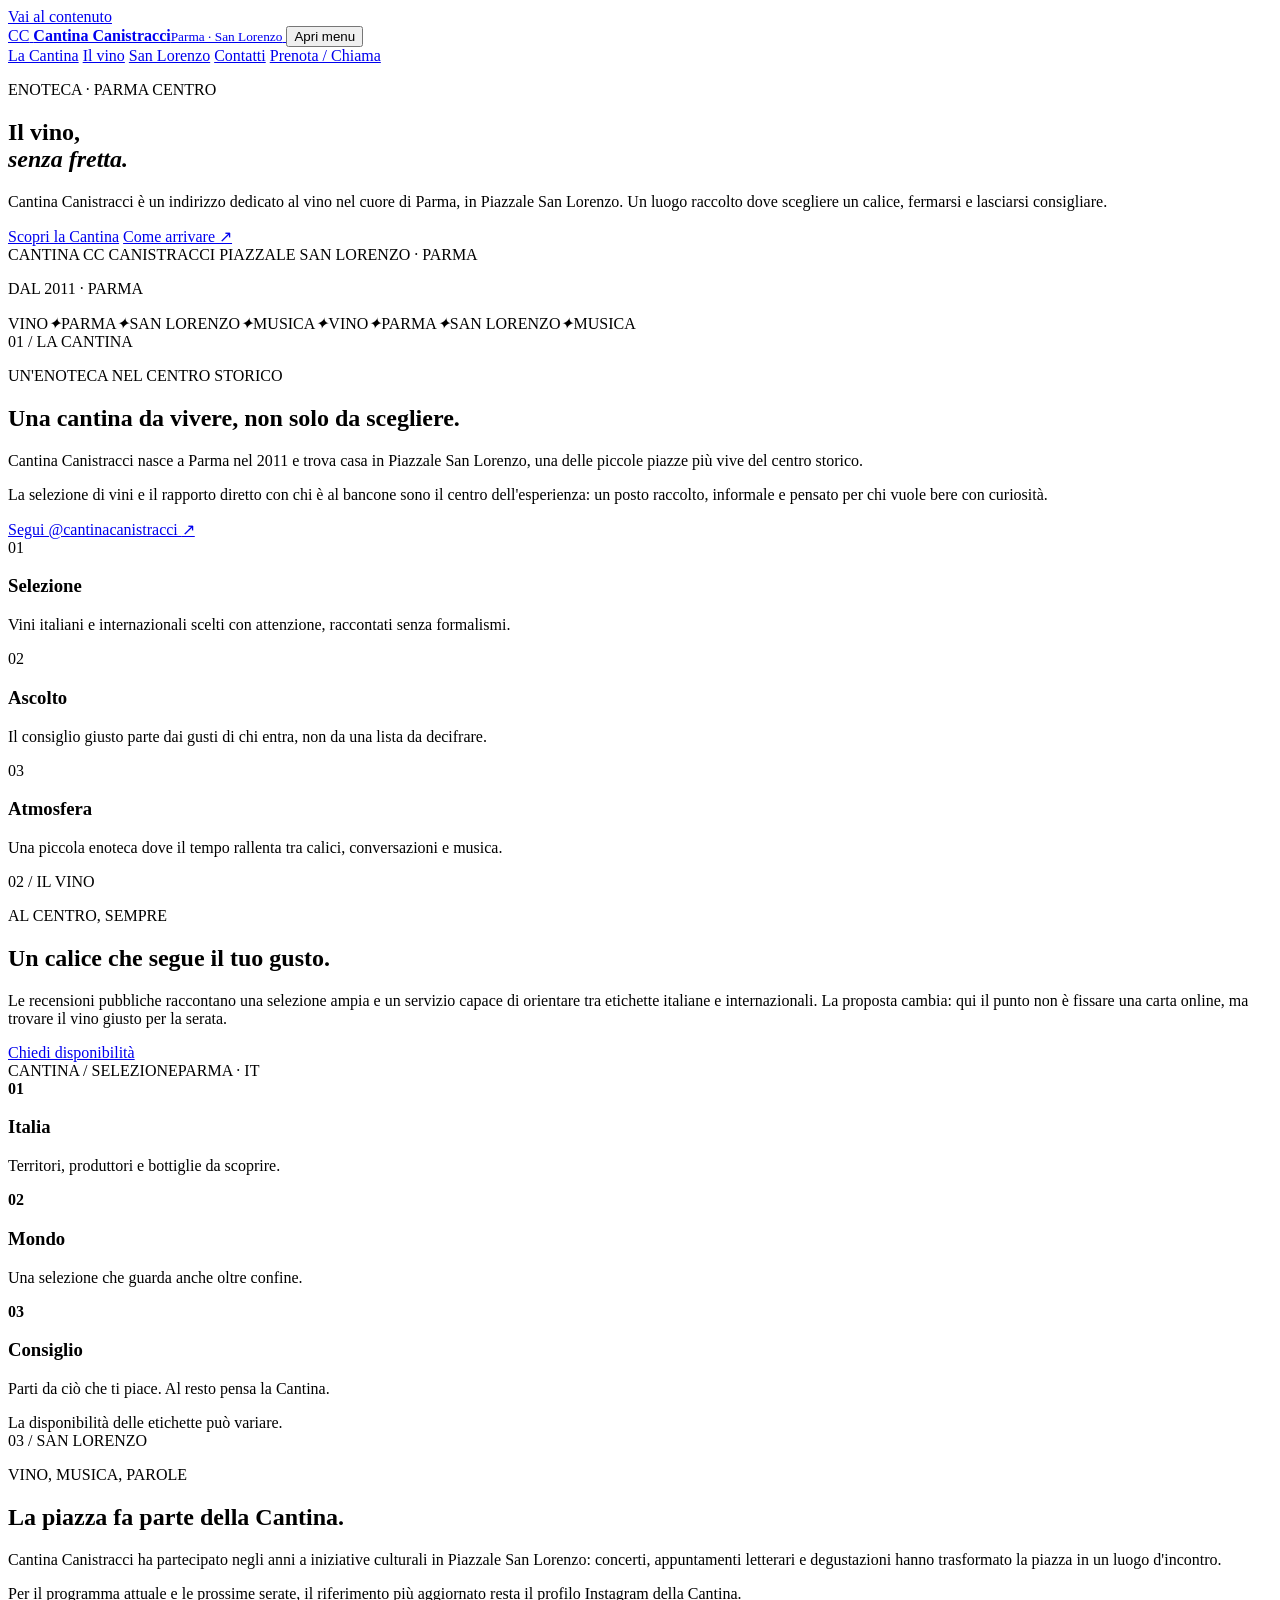
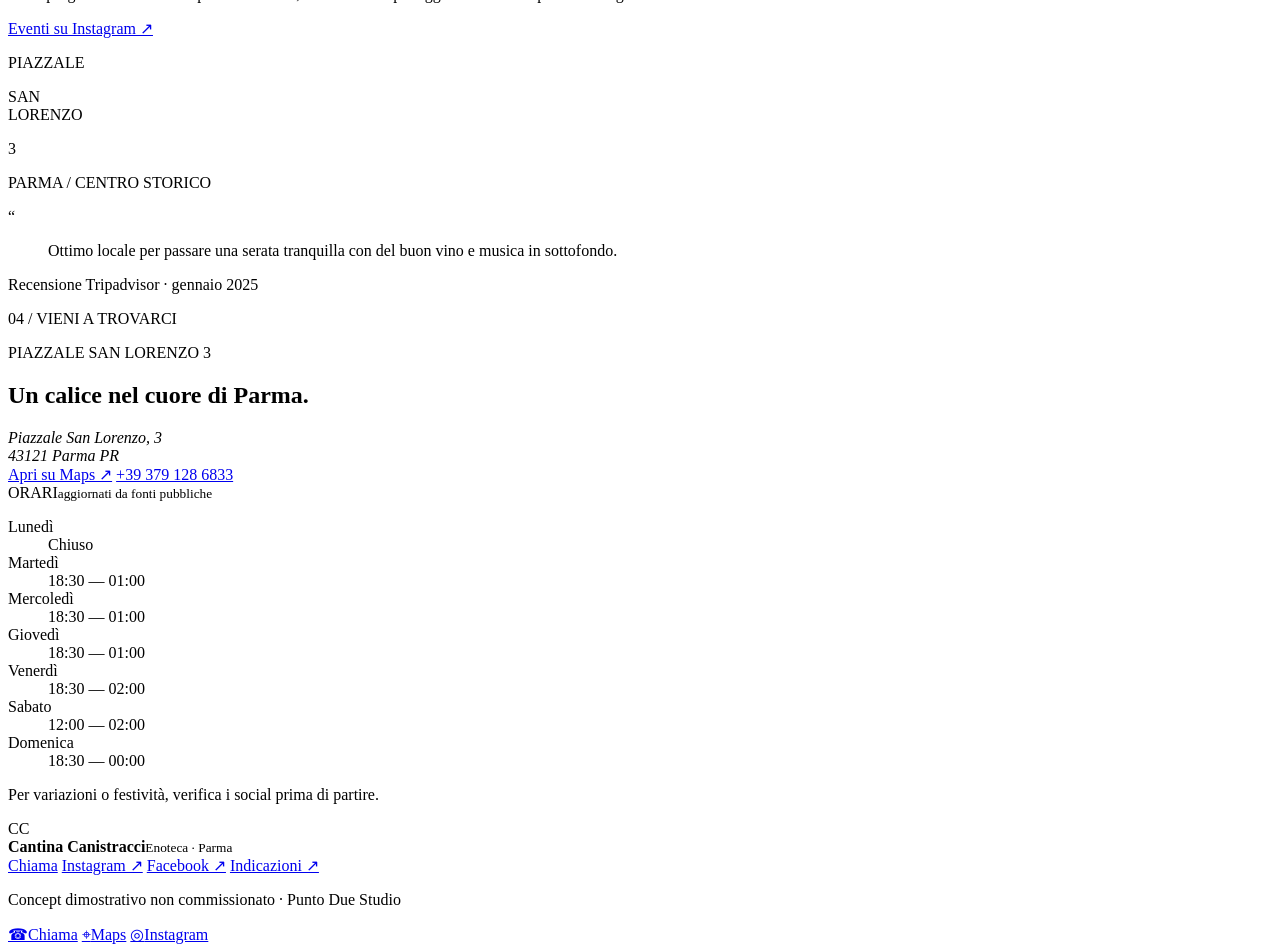
==== index.html @ c7af6fac "Build Cantina Canistracci demo homepage" ====
<!doctype html>
<html lang="it">
<head>
  <meta charset="utf-8">
  <meta name="viewport" content="width=device-width, initial-scale=1">
  <meta name="theme-color" content="#702d35">
  <title>Cantina Canistracci — Enoteca a Parma</title>
  <meta name="description" content="Concept demo per Cantina Canistracci, enoteca in Piazzale San Lorenzo a Parma: vino, atmosfera e cultura nel centro storico.">
  <meta property="og:title" content="Cantina Canistracci — Parma">
  <meta property="og:description" content="Enoteca in Piazzale San Lorenzo, nel centro storico di Parma. Vino, atmosfera e appuntamenti culturali.">
  <meta property="og:type" content="website">
  <meta name="twitter:card" content="summary">
  <link rel="icon" href="assets/favicon.svg" type="image/svg+xml">
  <link rel="stylesheet" href="styles.css">
  <script type="application/ld+json">
  {
    "@context": "https://schema.org",
    "@type": "WineBar",
    "name": "Cantina Canistracci",
    "telephone": "+39 379 128 6833",
    "address": {
      "@type": "PostalAddress",
      "streetAddress": "Piazzale San Lorenzo 3",
      "postalCode": "43121",
      "addressLocality": "Parma",
      "addressRegion": "PR",
      "addressCountry": "IT"
    },
    "sameAs": [
      "https://www.instagram.com/cantinacanistracci/",
      "https://www.facebook.com/CantinaCanistracci"
    ]
  }
  </script>
</head>
<body>
  <a class="skip-link" href="#main">Vai al contenuto</a>

  <header class="site-header" data-header>
    <a class="brand" href="#top" aria-label="Cantina Canistracci, torna all'inizio">
      <span class="brand-mark">CC</span>
      <span class="brand-copy"><strong>Cantina Canistracci</strong><small>Parma · San Lorenzo</small></span>
    </a>
    <button class="menu-toggle" type="button" aria-expanded="false" aria-controls="site-nav" data-menu-toggle>
      <span class="sr-only">Apri menu</span><span></span><span></span>
    </button>
    <nav class="site-nav" id="site-nav" aria-label="Navigazione principale" data-nav>
      <a href="#cantina">La Cantina</a>
      <a href="#vino">Il vino</a>
      <a href="#san-lorenzo">San Lorenzo</a>
      <a href="#contatti">Contatti</a>
      <a class="nav-cta" href="tel:+393791286833">Prenota / Chiama</a>
    </nav>
  </header>

  <main id="main">
    <section class="hero" id="top" aria-labelledby="hero-title">
      <div class="hero-copy reveal">
        <p class="eyebrow">ENOTECA · PARMA CENTRO</p>
        <h1 id="hero-title">Il vino,<br><em>senza fretta.</em></h1>
        <p class="hero-lead">Cantina Canistracci è un indirizzo dedicato al vino nel cuore di Parma, in Piazzale San Lorenzo. Un luogo raccolto dove scegliere un calice, fermarsi e lasciarsi consigliare.</p>
        <div class="hero-actions">
          <a class="button button-light" href="#vino">Scopri la Cantina</a>
          <a class="button button-outline" href="https://www.google.com/maps/search/?api=1&query=Piazzale+San+Lorenzo+3+Parma" target="_blank" rel="noopener noreferrer">Come arrivare ↗</a>
        </div>
      </div>

      <div class="hero-art reveal" aria-hidden="true">
        <div class="label-card">
          <span class="label-top">CANTINA</span>
          <span class="label-initials">CC</span>
          <span class="label-name">CANISTRACCI</span>
          <span class="label-line"></span>
          <span class="label-place">PIAZZALE SAN LORENZO · PARMA</span>
        </div>
        <div class="bottle bottle-a"><span></span></div>
        <div class="bottle bottle-b"><span></span></div>
        <div class="glass"><span></span></div>
      </div>

      <p class="hero-note">DAL 2011 · PARMA</p>
    </section>

    <div class="marquee" aria-hidden="true">
      <div class="marquee-track"><span>VINO</span><i>✦</i><span>PARMA</span><i>✦</i><span>SAN LORENZO</span><i>✦</i><span>MUSICA</span><i>✦</i><span>VINO</span><i>✦</i><span>PARMA</span><i>✦</i><span>SAN LORENZO</span><i>✦</i><span>MUSICA</span></div>
    </div>

    <section class="section intro" id="cantina" aria-labelledby="intro-title">
      <div class="section-kicker reveal">01 / LA CANTINA</div>
      <div class="intro-grid">
        <div class="intro-heading reveal">
          <p class="eyebrow dark">UN'ENOTECA NEL CENTRO STORICO</p>
          <h2 id="intro-title">Una cantina da vivere, non solo da scegliere.</h2>
        </div>
        <div class="intro-copy reveal">
          <p>Cantina Canistracci nasce a Parma nel 2011 e trova casa in Piazzale San Lorenzo, una delle piccole piazze più vive del centro storico.</p>
          <p>La selezione di vini e il rapporto diretto con chi è al bancone sono il centro dell'esperienza: un posto raccolto, informale e pensato per chi vuole bere con curiosità.</p>
          <a class="text-link" href="https://www.instagram.com/cantinacanistracci/" target="_blank" rel="noopener noreferrer">Segui @cantinacanistracci <span>↗</span></a>
        </div>
      </div>
      <div class="principles" aria-label="Caratteristiche della Cantina">
        <article class="principle reveal"><span>01</span><h3>Selezione</h3><p>Vini italiani e internazionali scelti con attenzione, raccontati senza formalismi.</p></article>
        <article class="principle reveal"><span>02</span><h3>Ascolto</h3><p>Il consiglio giusto parte dai gusti di chi entra, non da una lista da decifrare.</p></article>
        <article class="principle reveal"><span>03</span><h3>Atmosfera</h3><p>Una piccola enoteca dove il tempo rallenta tra calici, conversazioni e musica.</p></article>
      </div>
    </section>

    <section class="wine-section" id="vino" aria-labelledby="wine-title">
      <div class="wine-inner">
        <div class="wine-copy reveal">
          <div class="section-kicker light">02 / IL VINO</div>
          <p class="eyebrow">AL CENTRO, SEMPRE</p>
          <h2 id="wine-title">Un calice che segue il tuo gusto.</h2>
          <p>Le recensioni pubbliche raccontano una selezione ampia e un servizio capace di orientare tra etichette italiane e internazionali. La proposta cambia: qui il punto non è fissare una carta online, ma trovare il vino giusto per la serata.</p>
          <a class="button button-light" href="tel:+393791286833">Chiedi disponibilità</a>
        </div>

        <div class="wine-ledger reveal" aria-label="Approccio alla selezione dei vini">
          <div class="ledger-head"><span>CANTINA / SELEZIONE</span><span>PARMA · IT</span></div>
          <div class="ledger-row"><strong>01</strong><div><h3>Italia</h3><p>Territori, produttori e bottiglie da scoprire.</p></div><span class="ledger-dot"></span></div>
          <div class="ledger-row"><strong>02</strong><div><h3>Mondo</h3><p>Una selezione che guarda anche oltre confine.</p></div><span class="ledger-dot"></span></div>
          <div class="ledger-row"><strong>03</strong><div><h3>Consiglio</h3><p>Parti da ciò che ti piace. Al resto pensa la Cantina.</p></div><span class="ledger-dot"></span></div>
          <div class="ledger-foot">La disponibilità delle etichette può variare.</div>
        </div>
      </div>
    </section>

    <section class="section culture" id="san-lorenzo" aria-labelledby="culture-title">
      <div class="section-kicker reveal">03 / SAN LORENZO</div>
      <div class="culture-grid">
        <div class="culture-copy reveal">
          <p class="eyebrow dark">VINO, MUSICA, PAROLE</p>
          <h2 id="culture-title">La piazza fa parte della Cantina.</h2>
          <p>Cantina Canistracci ha partecipato negli anni a iniziative culturali in Piazzale San Lorenzo: concerti, appuntamenti letterari e degustazioni hanno trasformato la piazza in un luogo d'incontro.</p>
          <p>Per il programma attuale e le prossime serate, il riferimento più aggiornato resta il profilo Instagram della Cantina.</p>
          <a class="button button-dark" href="https://www.instagram.com/cantinacanistracci/" target="_blank" rel="noopener noreferrer">Eventi su Instagram ↗</a>
        </div>
        <div class="culture-poster reveal" aria-hidden="true">
          <p class="poster-small">PIAZZALE</p>
          <p class="poster-big">SAN<br>LORENZO</p>
          <div class="poster-circle"><span>3</span></div>
          <p class="poster-foot">PARMA / CENTRO STORICO</p>
        </div>
      </div>
    </section>

    <section class="quote-section" aria-label="Recensione pubblica">
      <div class="quote-wrap reveal">
        <span class="quote-mark">“</span>
        <blockquote>Ottimo locale per passare una serata tranquilla con del buon vino e musica in sottofondo.</blockquote>
        <p>Recensione Tripadvisor · gennaio 2025</p>
      </div>
    </section>

    <section class="section visit" id="contatti" aria-labelledby="visit-title">
      <div class="visit-grid">
        <div class="visit-main reveal">
          <div class="section-kicker">04 / VIENI A TROVARCI</div>
          <p class="eyebrow dark">PIAZZALE SAN LORENZO 3</p>
          <h2 id="visit-title">Un calice nel cuore di Parma.</h2>
          <address>Piazzale San Lorenzo, 3<br>43121 Parma PR</address>
          <div class="visit-actions">
            <a class="button button-dark" href="https://www.google.com/maps/search/?api=1&query=Piazzale+San+Lorenzo+3+Parma" target="_blank" rel="noopener noreferrer">Apri su Maps ↗</a>
            <a class="button button-border" href="tel:+393791286833">+39 379 128 6833</a>
          </div>
        </div>

        <div class="hours-card reveal">
          <div class="hours-head"><span>ORARI</span><small>aggiornati da fonti pubbliche</small></div>
          <dl>
            <div><dt>Lunedì</dt><dd>Chiuso</dd></div>
            <div><dt>Martedì</dt><dd>18:30 — 01:00</dd></div>
            <div><dt>Mercoledì</dt><dd>18:30 — 01:00</dd></div>
            <div><dt>Giovedì</dt><dd>18:30 — 01:00</dd></div>
            <div><dt>Venerdì</dt><dd>18:30 — 02:00</dd></div>
            <div><dt>Sabato</dt><dd>12:00 — 02:00</dd></div>
            <div><dt>Domenica</dt><dd>18:30 — 00:00</dd></div>
          </dl>
          <p>Per variazioni o festività, verifica i social prima di partire.</p>
        </div>
      </div>
    </section>
  </main>

  <footer class="site-footer">
    <div class="footer-brand"><span>CC</span><div><strong>Cantina Canistracci</strong><small>Enoteca · Parma</small></div></div>
    <div class="footer-links">
      <a href="tel:+393791286833">Chiama</a>
      <a href="https://www.instagram.com/cantinacanistracci/" target="_blank" rel="noopener noreferrer">Instagram ↗</a>
      <a href="https://www.facebook.com/CantinaCanistracci" target="_blank" rel="noopener noreferrer">Facebook ↗</a>
      <a href="https://www.google.com/maps/search/?api=1&query=Piazzale+San+Lorenzo+3+Parma" target="_blank" rel="noopener noreferrer">Indicazioni ↗</a>
    </div>
    <p class="demo-note">Concept dimostrativo non commissionato · Punto Due Studio</p>
  </footer>

  <nav class="mobile-dock" aria-label="Azioni rapide">
    <a href="tel:+393791286833"><span>☎</span>Chiama</a>
    <a href="https://www.google.com/maps/search/?api=1&query=Piazzale+San+Lorenzo+3+Parma" target="_blank" rel="noopener noreferrer"><span>⌖</span>Maps</a>
    <a href="https://www.instagram.com/cantinacanistracci/" target="_blank" rel="noopener noreferrer"><span>◎</span>Instagram</a>
  </nav>

  <script src="script.js" defer></script>
</body>
</html>
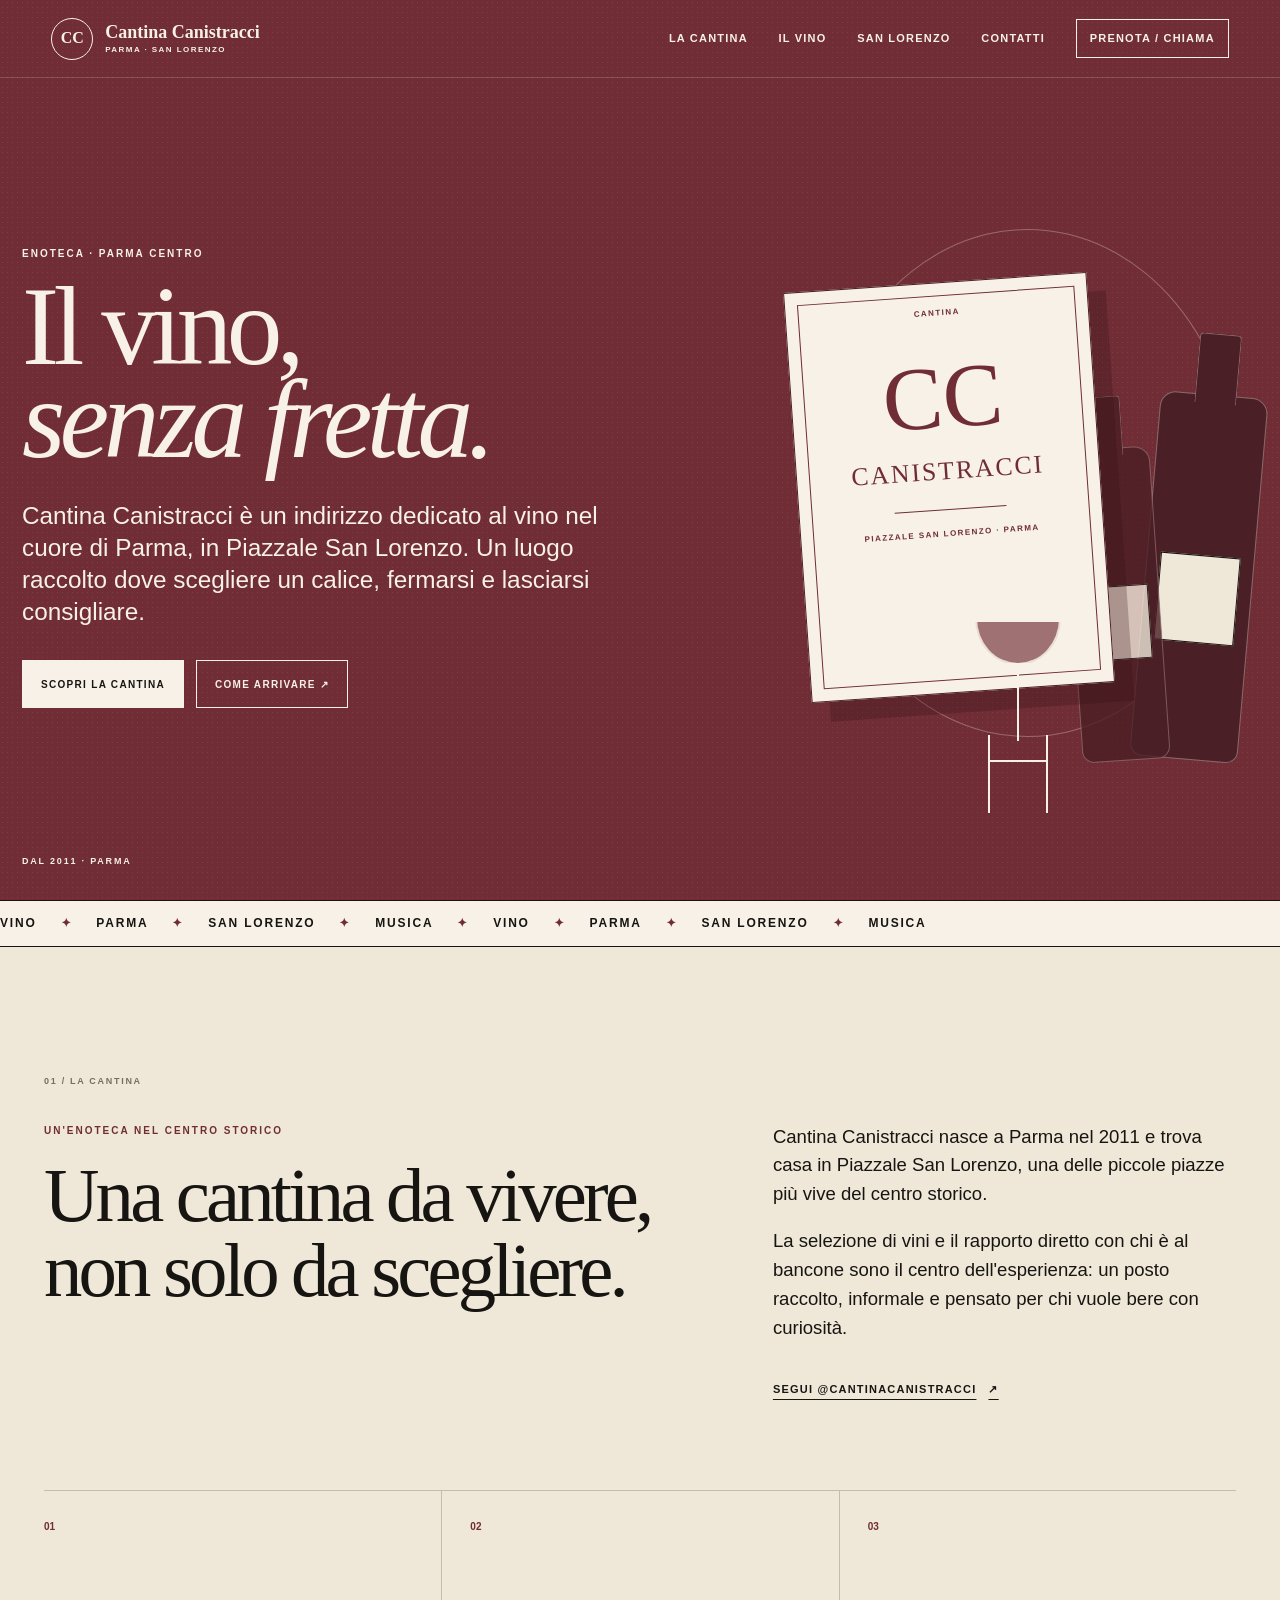
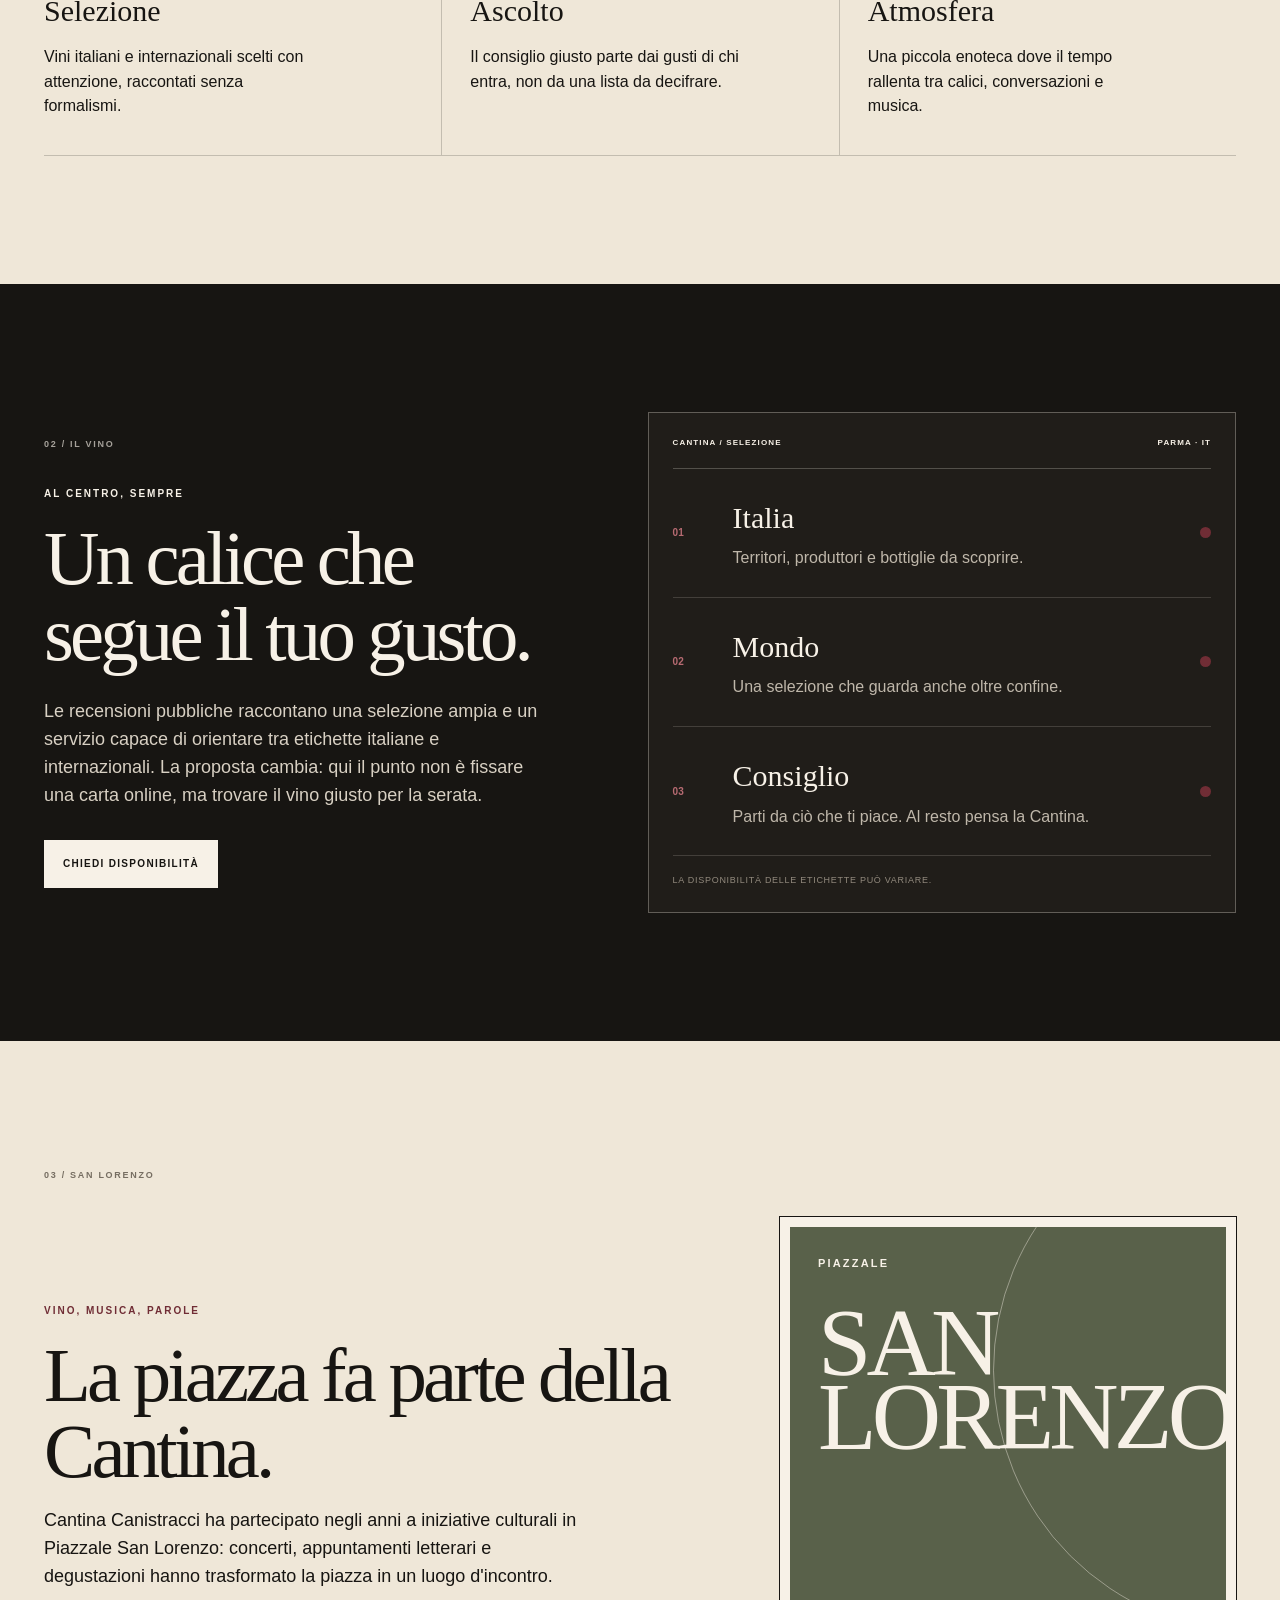
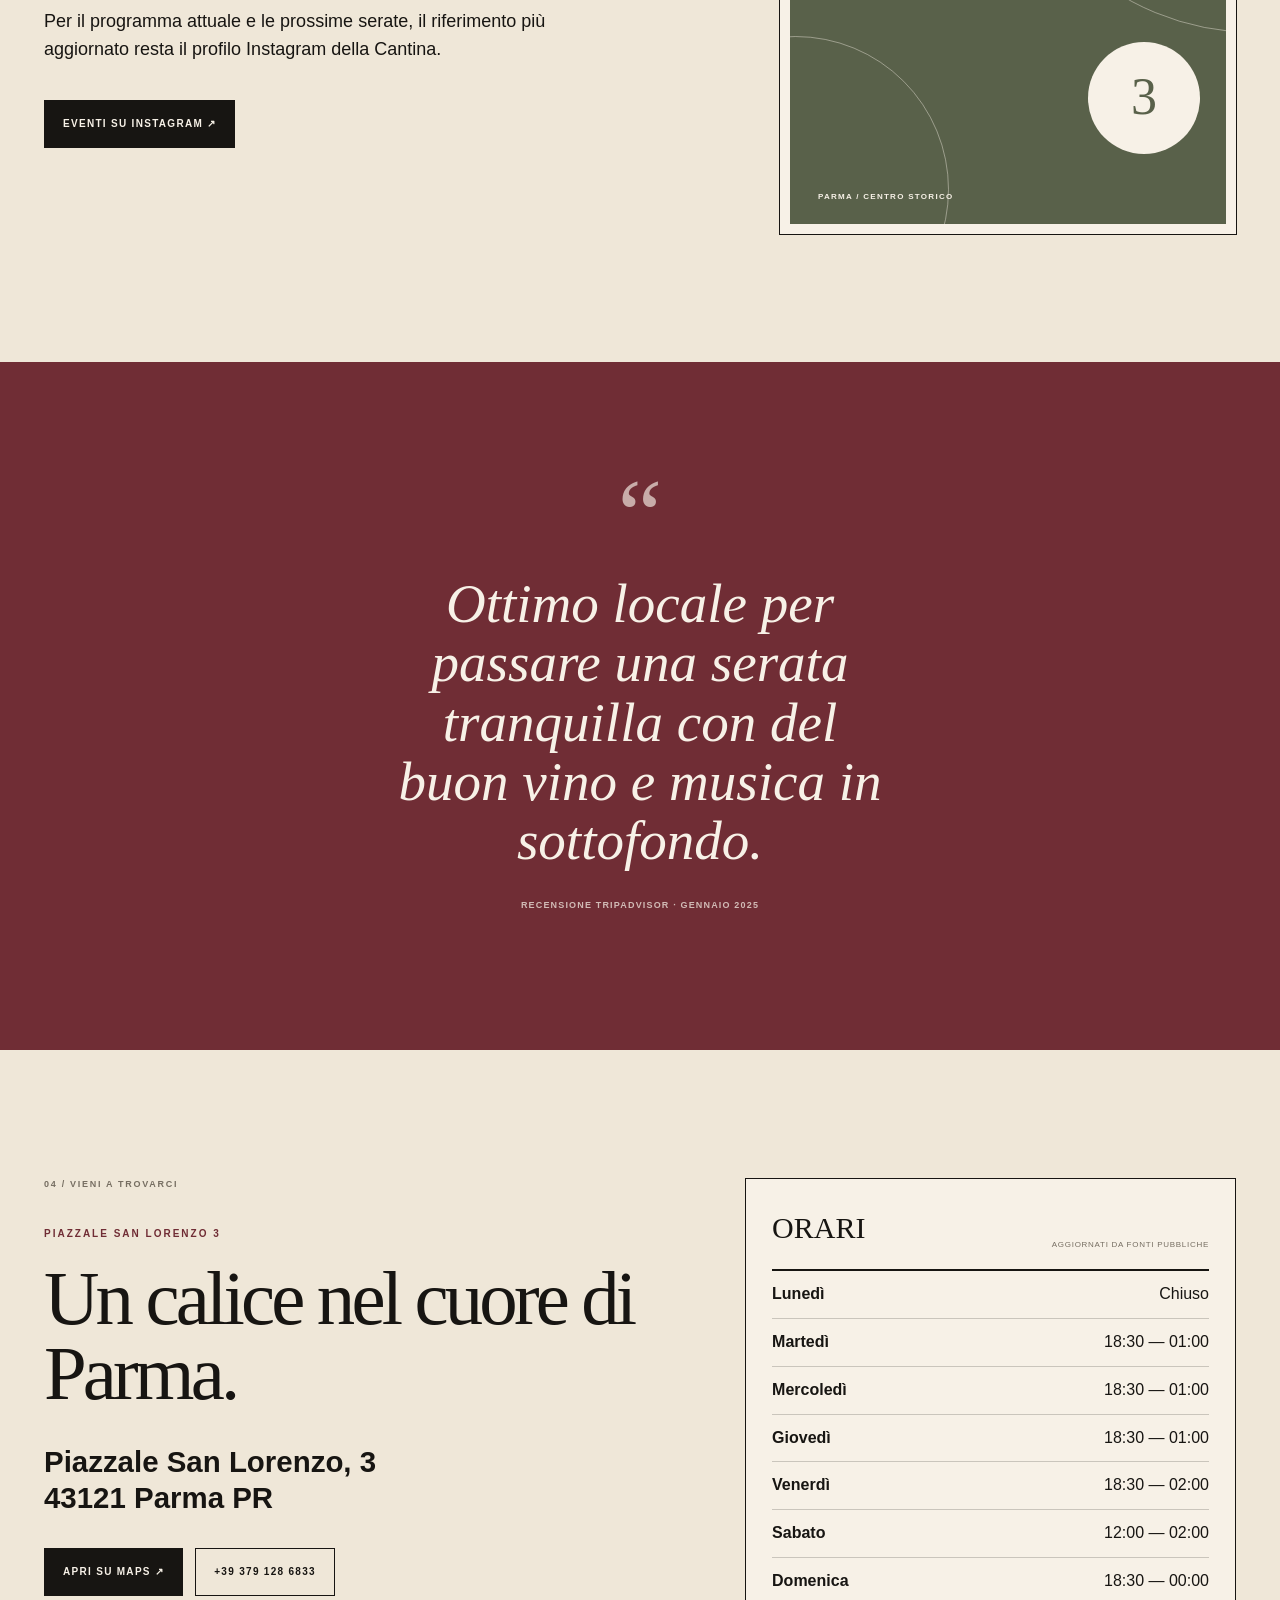
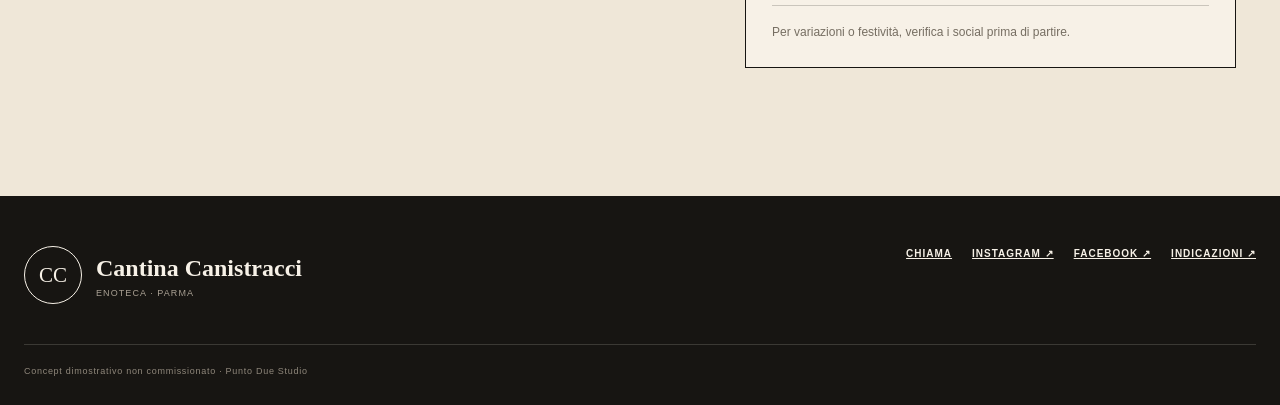
==== commit 00cb8ffe: "Correct structured data type" ====
--- a/index.html
+++ b/index.html
@@ -15,7 +15,7 @@
   <script type="application/ld+json">
   {
     "@context": "https://schema.org",
-    "@type": "WineBar",
+    "@type": "BarOrPub",
     "name": "Cantina Canistracci",
     "telephone": "+39 379 128 6833",
     "address": {
--- a/styles.css
+++ b/styles.css
@@ -0,0 +1 @@
+:root{--ink:#171512;--paper:#efe7d8;--paper-2:#f7f1e7;--wine:#702d35;--wine-dark:#4b1f26;--olive:#59614a;--muted:#766e62;--line:rgba(23,21,18,.2);--max:1240px}*{box-sizing:border-box}html{scroll-behavior:smooth}body{margin:0;background:var(--paper);color:var(--ink);font-family:Arial,"Helvetica Neue",sans-serif;line-height:1.55;overflow-x:hidden}body.menu-open{overflow:hidden}a{color:inherit}button,a{-webkit-tap-highlight-color:transparent}.skip-link{position:fixed;left:12px;top:-60px;z-index:100;background:var(--paper-2);color:var(--ink);padding:10px 14px;border:2px solid var(--ink)}.skip-link:focus{top:12px}.sr-only{position:absolute;width:1px;height:1px;overflow:hidden;clip:rect(0 0 0 0);white-space:nowrap}.site-header{position:fixed;z-index:50;inset:0 0 auto;min-height:78px;padding:12px clamp(18px,4vw,56px);display:flex;align-items:center;justify-content:space-between;color:var(--paper-2);border-bottom:1px solid rgba(247,241,231,.18);transition:background .25s,color .25s,border-color .25s}.site-header.scrolled{background:rgba(239,231,216,.94);color:var(--ink);border-color:var(--line);backdrop-filter:blur(10px)}.brand{display:flex;align-items:center;gap:12px;text-decoration:none}.brand-mark{width:42px;height:42px;border:1px solid currentColor;border-radius:50%;display:grid;place-items:center;font-family:Georgia,serif;font-size:16px;font-weight:700}.brand-copy{display:grid;line-height:1.05;gap:4px}.brand-copy strong{font-family:Georgia,serif;font-size:18px;font-weight:700}.brand-copy small{font-size:8px;letter-spacing:.18em;text-transform:uppercase;font-weight:700}.site-nav{display:flex;align-items:center;gap:clamp(18px,2.4vw,34px);font-size:11px;letter-spacing:.11em;text-transform:uppercase;font-weight:800}.site-nav a{text-decoration:none;position:relative}.site-nav>a:not(.nav-cta)::after{content:"";position:absolute;left:0;bottom:-5px;width:100%;height:1px;background:currentColor;transform:scaleX(0);transform-origin:right;transition:transform .2s}.site-nav>a:not(.nav-cta):hover::after,.site-nav>a:not(.nav-cta):focus-visible::after{transform:scaleX(1);transform-origin:left}.nav-cta{border:1px solid currentColor;padding:10px 13px}.menu-toggle{display:none}.hero{min-height:100svh;position:relative;overflow:hidden;background:var(--wine);color:var(--paper-2);display:grid;grid-template-columns:minmax(0,1fr) minmax(330px,.8fr);align-items:center;gap:clamp(42px,7vw,110px);padding:128px max(22px,calc((100vw - var(--max))/2)) 74px}.hero:before{content:"";position:absolute;inset:0;opacity:.14;background-image:radial-gradient(rgba(255,255,255,.6) .65px,transparent .65px);background-size:5px 5px;pointer-events:none}.hero-copy{position:relative;z-index:2;max-width:720px}.eyebrow{margin:0 0 20px;font-size:10px;font-weight:900;letter-spacing:.2em;text-transform:uppercase}.eyebrow.dark{color:var(--wine)}.hero h1,.intro h2,.wine-copy h2,.culture h2,.visit h2{margin:0;letter-spacing:-.05em}.hero h1{font-family:Georgia,serif;font-size:clamp(62px,8.7vw,138px);line-height:.83;font-weight:400}.hero h1 em{font-weight:400}.hero-lead{margin:34px 0 0;max-width:620px;font-size:clamp(18px,1.9vw,26px);line-height:1.32}.hero-actions,.visit-actions{display:flex;gap:12px;flex-wrap:wrap;margin-top:32px}.button{min-height:48px;display:inline-flex;align-items:center;justify-content:center;padding:13px 18px;border:1px solid currentColor;text-decoration:none;font-size:10px;font-weight:900;letter-spacing:.13em;text-transform:uppercase;transition:transform .2s,background .2s,color .2s}.button:hover,.button:focus-visible{transform:translateY(-2px)}.button-light{background:var(--paper-2);color:var(--ink);border-color:var(--paper-2)}.button-light:hover,.button-light:focus-visible{background:var(--ink);border-color:var(--ink);color:var(--paper-2)}.button-outline{background:transparent}.button-outline:hover,.button-outline:focus-visible{background:var(--paper-2);color:var(--ink)}.button-dark{background:var(--ink);color:var(--paper-2);border-color:var(--ink)}.button-dark:hover,.button-dark:focus-visible{background:var(--wine);border-color:var(--wine)}.button-border{background:transparent;color:var(--ink)}.button-border:hover,.button-border:focus-visible{background:var(--ink);color:var(--paper-2)}.hero-art{position:relative;width:min(100%,490px);aspect-ratio:.83;justify-self:end}.hero-art:after{content:"";position:absolute;inset:8% 4% 6% 10%;border:1px solid rgba(247,241,231,.3);border-radius:50%}.label-card{position:absolute;z-index:4;left:6%;top:17%;width:62%;aspect-ratio:.74;background:var(--paper-2);color:var(--wine);border:1px solid var(--wine-dark);box-shadow:18px 20px 0 rgba(47,13,19,.25);transform:rotate(-4deg);padding:24px;display:flex;flex-direction:column;text-align:center;align-items:center}.label-card:before{content:"";position:absolute;inset:12px;border:1px solid var(--wine)}.label-top,.label-place{position:relative;z-index:1;font-size:8px;letter-spacing:.18em;font-weight:800}.label-initials{position:relative;z-index:1;margin-top:42px;font-family:Georgia,serif;font-size:clamp(62px,7vw,100px);line-height:.8}.label-name{position:relative;z-index:1;margin-top:18px;font-family:Georgia,serif;font-size:clamp(17px,2vw,26px);letter-spacing:.08em}.label-line{position:relative;z-index:1;width:44%;height:1px;background:var(--wine);margin:18px 0}.bottle{position:absolute;z-index:2;bottom:2%;width:22%;height:62%;background:var(--wine-dark);border-radius:16px 16px 12px 12px;border:1px solid rgba(247,241,231,.35)}.bottle:before{content:"";position:absolute;width:38%;height:19%;left:31%;top:-17%;background:var(--wine-dark);border-radius:4px 4px 0 0;border:1px solid rgba(247,241,231,.35);border-bottom:0}.bottle span{position:absolute;left:12%;right:12%;top:44%;height:24%;background:var(--paper);border:1px solid var(--ink)}.bottle-a{right:1%;transform:rotate(5deg)}.bottle-b{right:20%;height:53%;width:18%;opacity:.8;transform:rotate(-4deg)}.glass{position:absolute;z-index:5;right:38%;bottom:1%;width:22%;height:33%}.glass:before{content:"";position:absolute;left:10%;right:10%;top:0;height:47%;border:2px solid rgba(247,241,231,.85);border-top:0;border-radius:0 0 50% 50%;background:linear-gradient(to top,rgba(112,45,53,.65) 0 45%,transparent 45%)}.glass:after{content:"";position:absolute;left:49%;top:47%;width:2px;height:40%;background:var(--paper-2);box-shadow:-29px 72px 0 0 var(--paper-2),29px 72px 0 0 var(--paper-2)}.glass span{position:absolute;left:23%;right:23%;bottom:2%;height:2px;background:var(--paper-2)}.hero-note{position:absolute;bottom:22px;left:max(22px,calc((100vw - var(--max))/2));font-size:9px;font-weight:900;letter-spacing:.2em}.marquee{overflow:hidden;background:var(--paper-2);border-block:1px solid var(--ink)}.marquee-track{width:max-content;display:flex;gap:24px;align-items:center;padding:13px 0;font-size:12px;font-weight:900;letter-spacing:.15em;animation:marquee 25s linear infinite}.marquee-track i{color:var(--wine);font-style:normal}@keyframes marquee{to{transform:translateX(-50%)}}.section{max-width:var(--max);margin:0 auto;padding:clamp(82px,10vw,150px) 24px}.section-kicker{margin-bottom:34px;color:var(--muted);font-size:9px;font-weight:900;letter-spacing:.19em;text-transform:uppercase}.section-kicker.light{color:rgba(247,241,231,.64)}.intro-grid{display:grid;grid-template-columns:1.15fr .85fr;gap:clamp(48px,8vw,118px);align-items:start}.intro h2,.culture h2,.visit h2,.wine-copy h2{font-family:Georgia,serif;font-size:clamp(46px,6vw,88px);line-height:.98;font-weight:400}.intro-copy{max-width:550px;font-size:clamp(17px,1.45vw,20px)}.intro-copy p:first-child{margin-top:0}.text-link{display:inline-flex;gap:12px;align-items:center;margin-top:20px;font-size:11px;font-weight:900;letter-spacing:.11em;text-transform:uppercase;text-underline-offset:6px}.principles{margin-top:88px;display:grid;grid-template-columns:repeat(3,1fr);border-block:1px solid var(--line)}.principle{padding:28px 28px 36px 0;min-height:250px}.principle+.principle{border-left:1px solid var(--line);padding-left:28px}.principle>span{display:block;color:var(--wine);font-size:10px;font-weight:900;margin-bottom:54px}.principle h3{margin:0 0 10px;font-family:Georgia,serif;font-size:30px;font-weight:400}.principle p{margin:0;max-width:31ch}.wine-section{background:var(--ink);color:var(--paper-2)}.wine-inner{max-width:var(--max);margin:0 auto;padding:clamp(85px,10vw,150px) 24px;display:grid;grid-template-columns:.92fr 1.08fr;gap:clamp(48px,8vw,110px);align-items:center}.wine-copy>p:last-of-type{max-width:52ch;font-size:18px;margin:26px 0 30px;color:#d8d0c3}.wine-ledger{border:1px solid rgba(247,241,231,.3);padding:24px;background:#201d19}.ledger-head{display:flex;justify-content:space-between;gap:20px;padding-bottom:18px;border-bottom:1px solid rgba(247,241,231,.24);font-size:8px;font-weight:900;letter-spacing:.14em}.ledger-row{display:grid;grid-template-columns:44px 1fr auto;gap:16px;align-items:center;padding:26px 0;border-bottom:1px solid rgba(247,241,231,.16)}.ledger-row>strong{color:#b76b72;font-size:10px}.ledger-row h3{margin:0 0 5px;font-family:Georgia,serif;font-size:30px;font-weight:400}.ledger-row p{margin:0;color:#bfb7aa}.ledger-dot{width:11px;height:11px;border-radius:50%;background:var(--wine)}.ledger-foot{padding-top:18px;color:#91897d;font-size:9px;letter-spacing:.08em;text-transform:uppercase}.culture-grid{display:grid;grid-template-columns:1fr .72fr;gap:clamp(52px,8vw,120px);align-items:center}.culture-copy>p:not(.eyebrow){max-width:55ch;font-size:18px}.culture-copy .button{margin-top:18px}.culture-poster{aspect-ratio:.74;background:var(--olive);color:var(--paper-2);position:relative;overflow:hidden;padding:28px;border:10px solid var(--paper-2);box-shadow:0 0 0 1px var(--ink);transform:rotate(1.5deg)}.culture-poster:before,.culture-poster:after{content:"";position:absolute;border:1px solid rgba(247,241,231,.42);border-radius:50%}.culture-poster:before{width:120%;aspect-ratio:1;right:-67%;top:-20%}.culture-poster:after{width:70%;aspect-ratio:1;left:-34%;bottom:-20%}.poster-small{margin:0;font-size:11px;font-weight:900;letter-spacing:.2em}.poster-big{margin:34px 0 0;font-family:Georgia,serif;font-size:clamp(58px,7.5vw,105px);line-height:.77;letter-spacing:-.05em}.poster-circle{position:absolute;width:112px;height:112px;right:26px;bottom:70px;border-radius:50%;background:var(--paper-2);color:var(--olive);display:grid;place-items:center}.poster-circle span{font-family:Georgia,serif;font-size:52px}.poster-foot{position:absolute;bottom:20px;left:28px;margin:0;font-size:8px;font-weight:900;letter-spacing:.16em}.quote-section{background:var(--wine);color:var(--paper-2);padding:clamp(80px,10vw,140px) 24px}.quote-wrap{max-width:1000px;margin:0 auto;text-align:center}.quote-mark{display:block;font-family:Georgia,serif;font-size:100px;line-height:.5;opacity:.65}.quote-wrap blockquote{margin:34px auto 28px;font-family:Georgia,serif;font-size:clamp(30px,4.3vw,62px);line-height:1.08;font-style:italic;max-width:18ch}.quote-wrap p{font-size:9px;font-weight:900;letter-spacing:.13em;text-transform:uppercase;opacity:.72}.visit-grid{display:grid;grid-template-columns:1fr .82fr;gap:clamp(48px,8vw,110px);align-items:start}.visit address{margin:32px 0 0;font-style:normal;font-size:clamp(22px,2.3vw,33px);line-height:1.22;font-weight:700}.hours-card{background:var(--paper-2);border:1px solid var(--ink);padding:26px}.hours-head{display:flex;align-items:end;justify-content:space-between;gap:20px;padding-bottom:18px;border-bottom:2px solid var(--ink)}.hours-head span{font-family:Georgia,serif;font-size:30px}.hours-head small{color:var(--muted);font-size:8px;text-transform:uppercase;letter-spacing:.09em;text-align:right}.hours-card dl{margin:0}.hours-card dl div{display:flex;justify-content:space-between;gap:20px;padding:11px 0;border-bottom:1px solid var(--line)}.hours-card dt{font-weight:700}.hours-card dd{margin:0;font-variant-numeric:tabular-nums}.hours-card>p{margin:17px 0 0;color:var(--muted);font-size:12px}.site-footer{background:var(--ink);color:var(--paper-2);padding:50px max(24px,calc((100vw - var(--max))/2)) 26px;display:grid;grid-template-columns:1fr auto;gap:40px;align-items:start}.footer-brand{display:flex;align-items:center;gap:14px}.footer-brand>span{width:58px;height:58px;border:1px solid currentColor;border-radius:50%;display:grid;place-items:center;font-family:Georgia,serif;font-size:21px}.footer-brand div{display:grid}.footer-brand strong{font-family:Georgia,serif;font-size:24px}.footer-brand small{color:#aaa194;text-transform:uppercase;letter-spacing:.12em;font-size:9px}.footer-links{display:flex;flex-wrap:wrap;justify-content:flex-end;gap:20px;font-size:10px;font-weight:900;text-transform:uppercase;letter-spacing:.1em}.demo-note{grid-column:1/-1;border-top:1px solid rgba(247,241,231,.16);padding-top:20px;margin:0;color:#8f877b;font-size:9px;letter-spacing:.08em}.mobile-dock{display:none}.reveal{opacity:0;transform:translateY(24px);transition:opacity .65s,transform .65s}.reveal.is-visible{opacity:1;transform:none}:focus-visible{outline:3px solid #e5c064;outline-offset:4px}@media(max-width:980px){.hero{grid-template-columns:1fr;padding-top:145px}.hero-art{width:min(72vw,440px);justify-self:end;margin-top:16px}.site-nav{position:fixed;inset:78px 0 0;background:var(--ink);color:var(--paper-2);flex-direction:column;align-items:flex-start;padding:44px 24px;gap:0;transform:translateX(100%);transition:transform .25s}.site-nav.open{transform:none}.site-nav a{width:100%;padding:17px 0;border-bottom:1px solid rgba(247,241,231,.17);font-size:15px}.nav-cta{border:0}.menu-toggle{display:grid;width:44px;height:44px;place-content:center;gap:7px;border:0;background:transparent;color:inherit;cursor:pointer}.menu-toggle span:not(.sr-only){display:block;width:28px;height:2px;background:currentColor;transition:transform .2s}.menu-toggle[aria-expanded="true"] span:nth-child(2){transform:translateY(4.5px) rotate(45deg)}.menu-toggle[aria-expanded="true"] span:nth-child(3){transform:translateY(-4.5px) rotate(-45deg)}.intro-grid,.wine-inner,.culture-grid,.visit-grid{grid-template-columns:1fr}.wine-ledger{margin-top:16px}.culture-poster{width:min(70vw,460px);justify-self:end}.hours-card{max-width:620px}}@media(max-width:680px){body{padding-bottom:66px}.site-header{min-height:68px;padding:10px 16px}.site-nav{inset:68px 0 66px}.brand-mark{width:38px;height:38px}.brand-copy strong{font-size:15px}.brand-copy small{font-size:7px}.hero{min-height:auto;padding:120px 18px 54px;gap:30px}.hero h1{font-size:clamp(54px,16.7vw,82px)}.hero-lead{font-size:18px}.hero-actions .button{width:100%}.hero-art{width:min(88vw,380px);justify-self:center}.label-card{padding:18px}.label-initials{margin-top:32px}.hero-note{display:none}.marquee-track{font-size:10px}.section,.wine-inner{padding:78px 18px}.section-kicker{margin-bottom:26px}.intro h2,.wine-copy h2,.culture h2,.visit h2{font-size:clamp(40px,12vw,56px)}.intro-copy{font-size:17px}.principles{grid-template-columns:1fr;margin-top:52px}.principle{min-height:0;padding:24px 0 28px}.principle+.principle{border-left:0;border-top:1px solid var(--line);padding-left:0}.principle>span{margin-bottom:20px}.wine-ledger{padding:18px}.ledger-head{font-size:7px}.ledger-row{grid-template-columns:30px 1fr auto;padding:20px 0}.ledger-row h3{font-size:25px}.culture-poster{width:min(88vw,380px);justify-self:center;border-width:6px}.poster-big{font-size:18vw}.quote-section{padding:78px 18px}.quote-wrap blockquote{font-size:clamp(28px,9vw,42px)}.visit-actions .button{width:100%}.hours-head{align-items:start;flex-direction:column}.hours-head small{text-align:left}.site-footer{padding:42px 18px 24px;grid-template-columns:1fr}.footer-links{justify-content:flex-start}.demo-note{grid-column:1}.mobile-dock{position:fixed;z-index:60;inset:auto 0 0;min-height:66px;background:var(--paper-2);border-top:1px solid var(--ink);display:grid;grid-template-columns:repeat(3,1fr)}.mobile-dock a{min-height:64px;display:grid;place-items:center;align-content:center;gap:2px;text-decoration:none;border-right:1px solid var(--line);font-size:8px;font-weight:900;letter-spacing:.08em;text-transform:uppercase}.mobile-dock span{font-size:17px;line-height:1}}@media(max-width:360px){.hero{padding-left:14px;padding-right:14px}.brand-copy small{display:none}.section,.wine-inner{padding-left:14px;padding-right:14px}.culture-poster{width:90vw}.poster-circle{width:88px;height:88px;right:18px}.poster-circle span{font-size:40px}.footer-brand strong{font-size:20px}}@media(prefers-reduced-motion:reduce){html{scroll-behavior:auto}*,*:before,*:after{animation-duration:.01ms!important;animation-iteration-count:1!important;transition-duration:.01ms!important}.reveal{opacity:1;transform:none}}
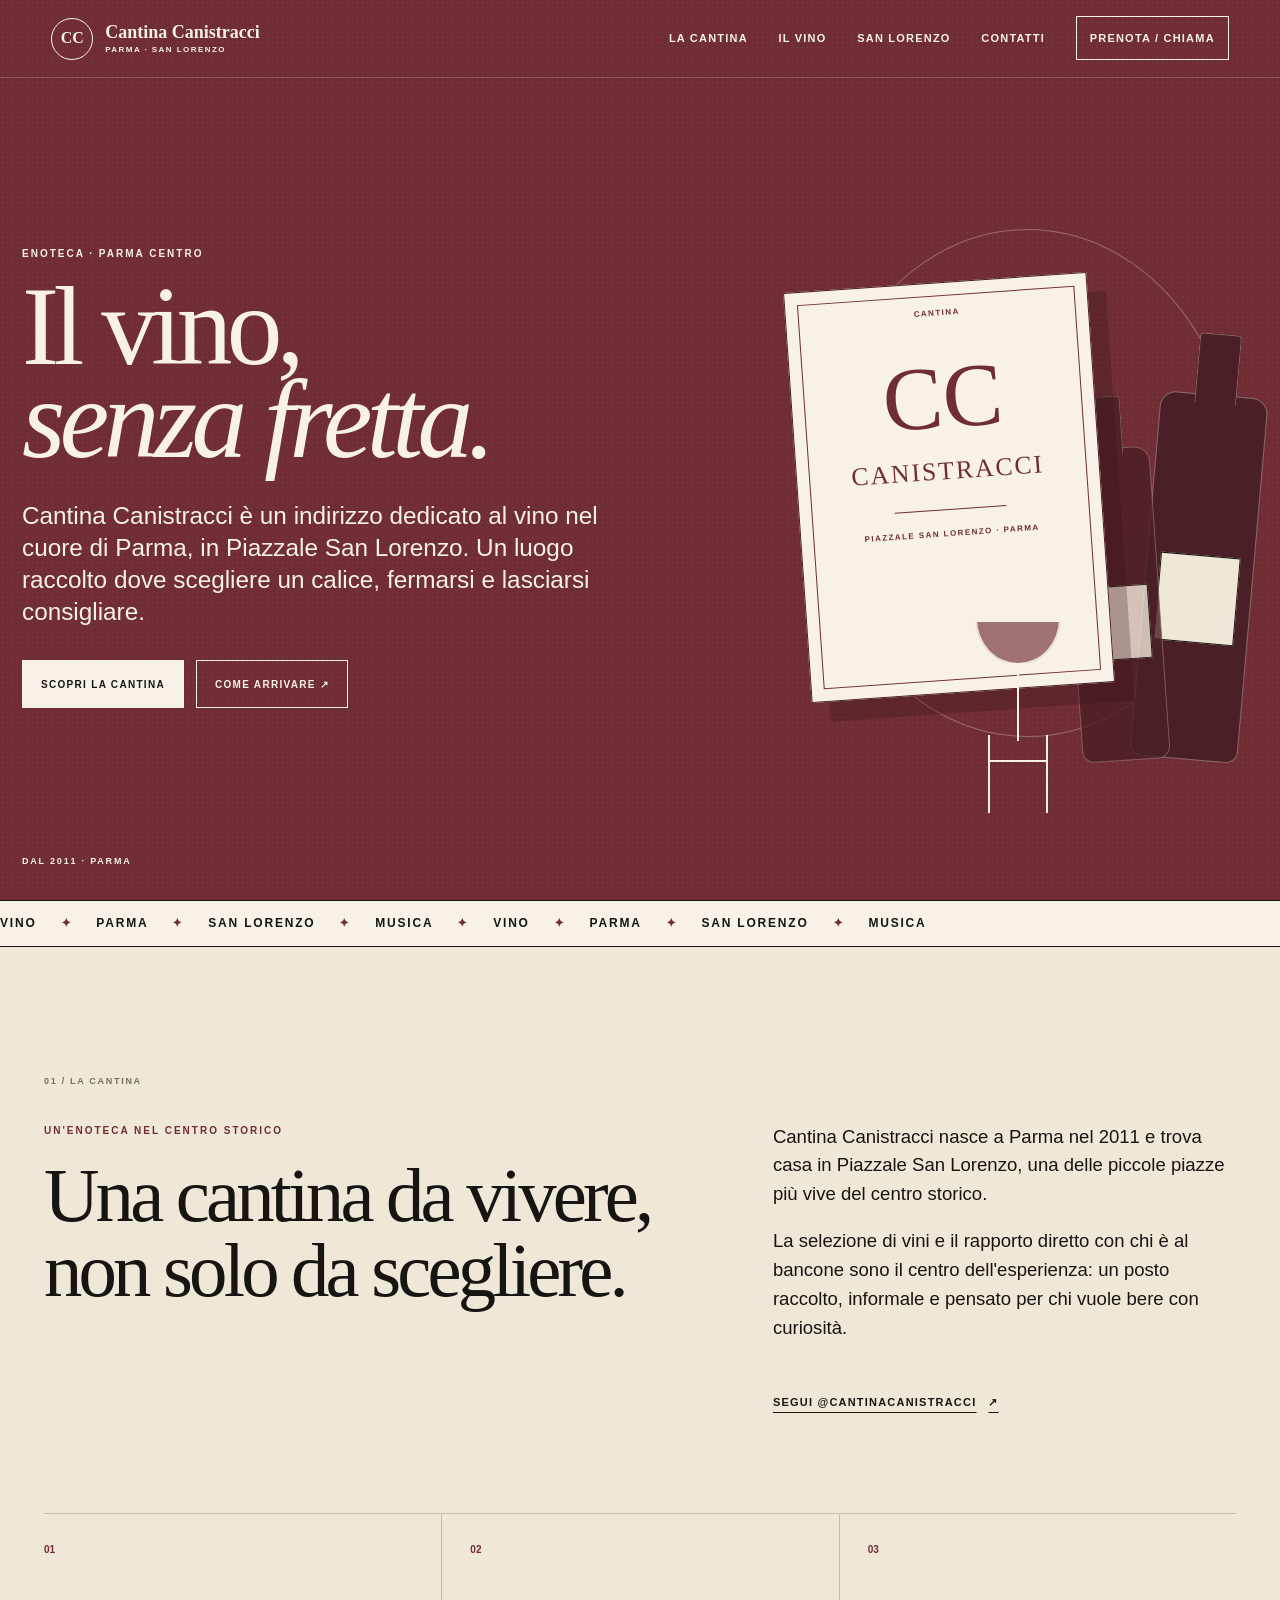
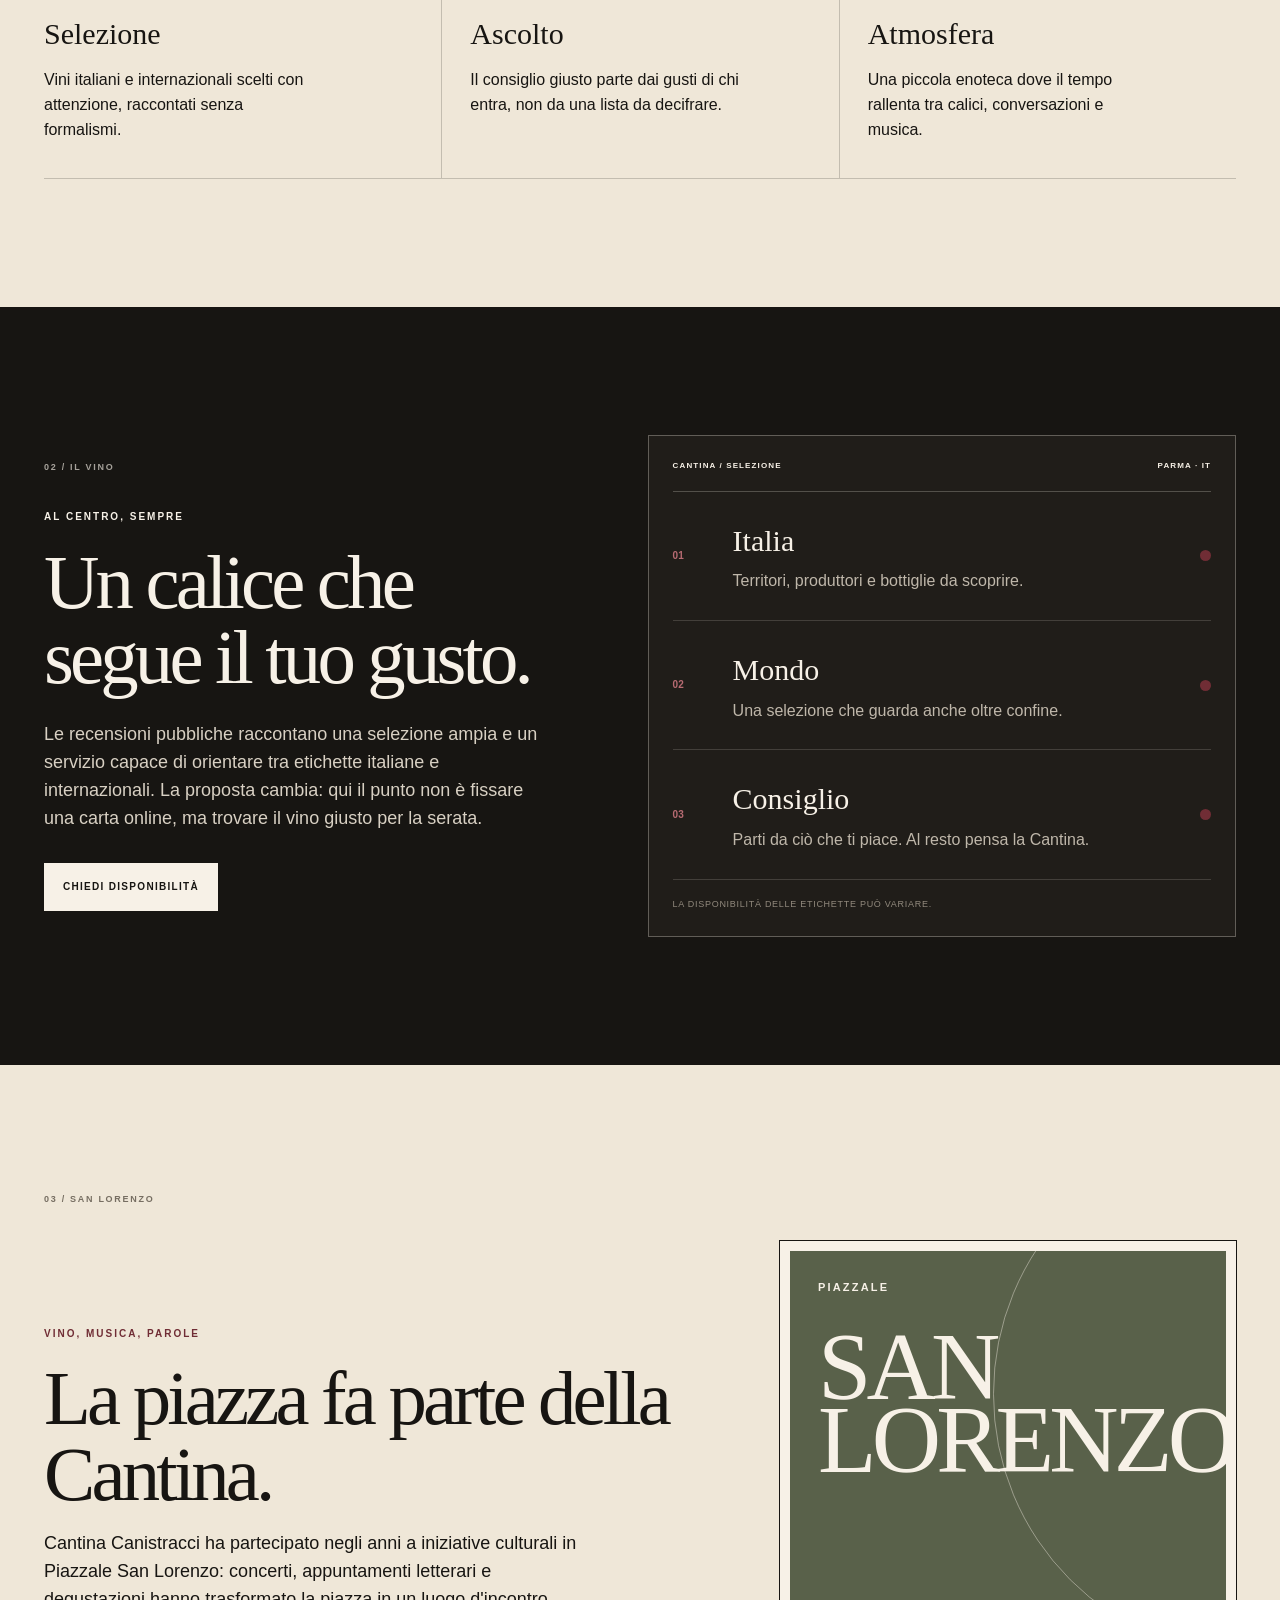
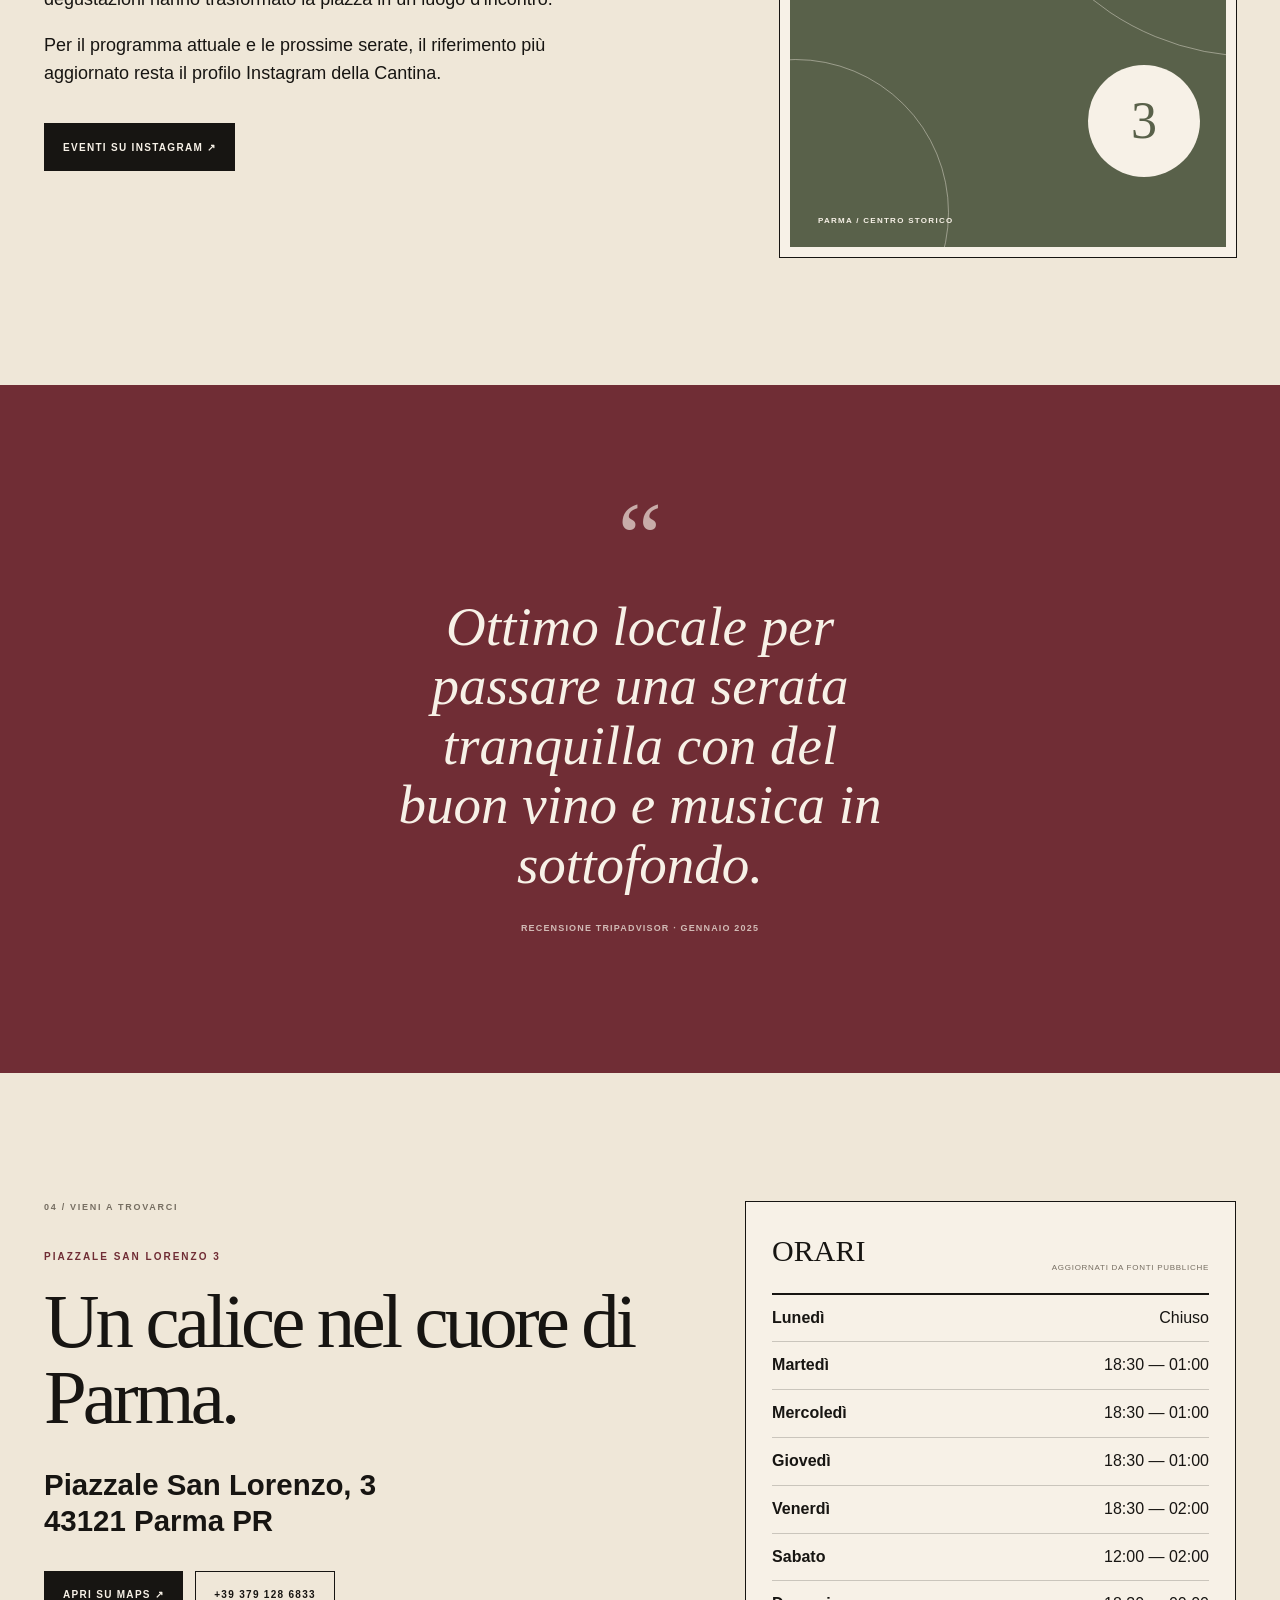
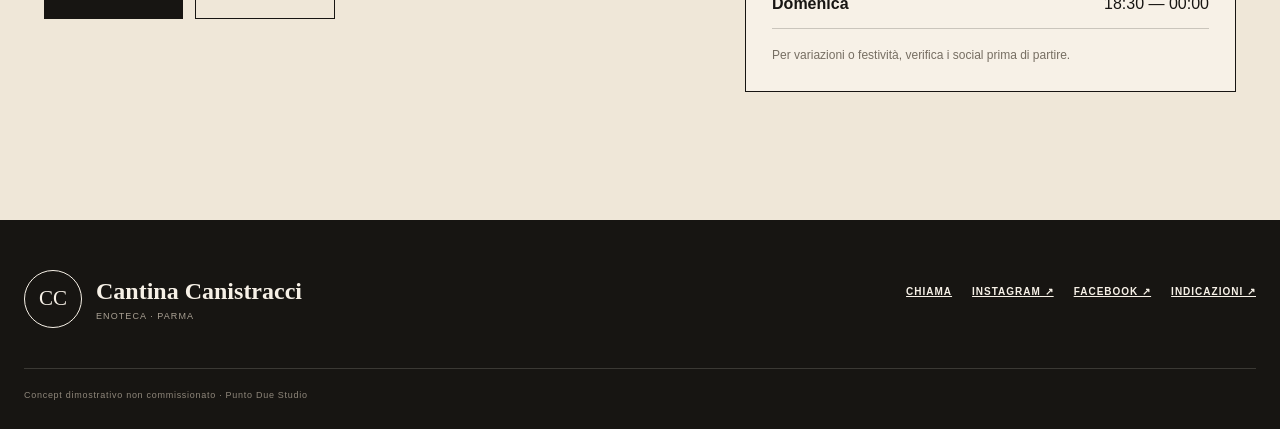
==== commit 5f9f9a9b: "Apply accessibility QA fixes" ====
--- a/index.html
+++ b/index.html
@@ -11,7 +11,9 @@
   <meta property="og:type" content="website">
   <meta name="twitter:card" content="summary">
   <link rel="icon" href="assets/favicon.svg" type="image/svg+xml">
+  <script>document.documentElement.classList.add('motion-ready')</script>
   <link rel="stylesheet" href="styles.css">
+  <link rel="stylesheet" href="assets/qa-fixes.css">
   <script type="application/ld+json">
   {
     "@context": "https://schema.org",
--- a/assets/qa-fixes.css
+++ b/assets/qa-fixes.css
@@ -0,0 +1 @@
+.reveal{opacity:1;transform:none}.motion-ready .reveal{opacity:0;transform:translateY(24px)}.motion-ready .reveal.is-visible{opacity:1;transform:none}.site-nav>a:not(.nav-cta){padding-block:14px}.nav-cta{min-height:44px;display:inline-flex;align-items:center}.text-link,.footer-links a{min-height:44px;display:inline-flex;align-items:center}@media(max-width:980px){.site-nav a{min-height:48px}}@media(prefers-reduced-motion:reduce){.motion-ready .reveal{opacity:1;transform:none}}
